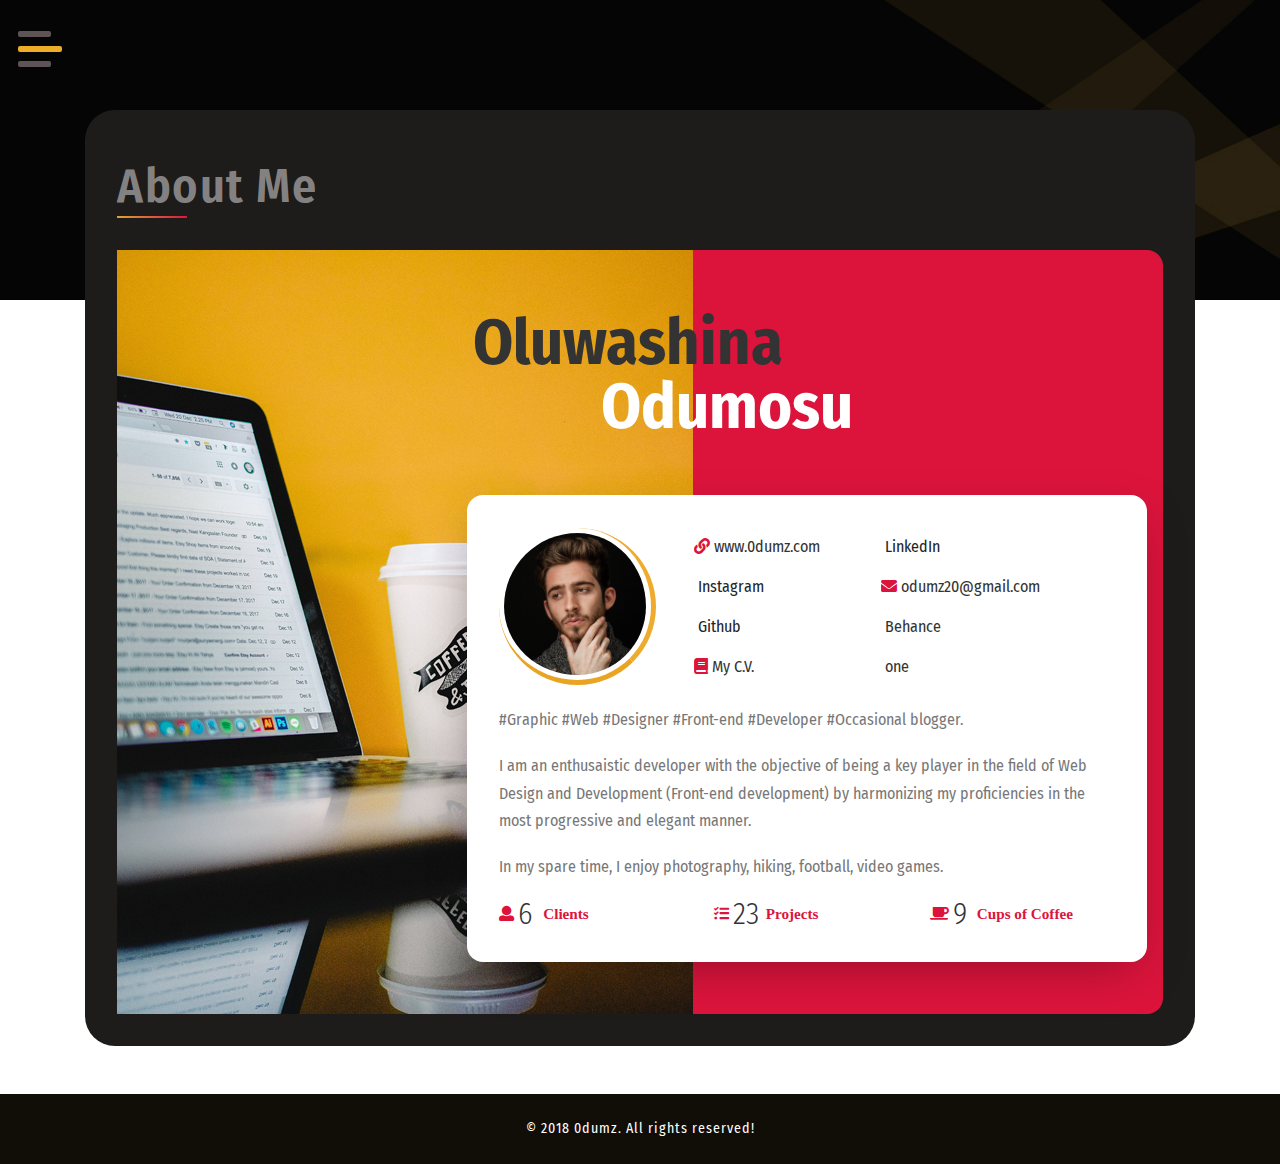
==== about.html @ 0db423a2 "Add files via upload" ====
<!DOCTYPE html>
<html lang="zxx">

<head>
    <title>0dumz | About</title>
    <meta name="viewport" content="width=device-width, initial-scale=1">
    <meta charset="utf-8" />
    <meta name="keywords" content="0dumz, UI, Graphics, Developer, 
	Web, Web development, UI/UX, Designer, Odumosu, Oluwashina" />
    <script>
        addEventListener("load", function() {
            setTimeout(hideURLbar, 0);
        }, false);

        function hideURLbar() {
            window.scrollTo(0, 1);
        }
    </script>
    <!-- Custom Theme files -->
    <link href="css/bootstrap.css" type="text/css" rel="stylesheet" media="all">
    <link href="css/style.css" type="text/css" rel="stylesheet" media="all">
    <!-- nav -->
    <link href="css/menufullpage.css" rel="stylesheet">
    <!-- font-awesome icons -->
    <link href="css/fontawesome-all.min.css" rel="stylesheet">
    <!-- //Custom Theme files -->
    <!-- online-fonts -->
    <link href="//fonts.googleapis.com/css?family=Fira+Sans+Condensed:100,100i,200,200i,300,300i,400,400i,500,500i,600,600i,700,700i,800,800i,900,900i" rel="stylesheet">
    <!-- //online-fonts -->
</head>

<body>
    <!-- inner banner -->
    <div class="inner-banner-agile">
        <!-- header -->
        <header>
            <!--nav -->
            <a href="#menu" class="menu-link">
                <span>toggle menu</span>
            </a>
            <nav id="menu" class="panel">
                <!--<ul>
                    <li>
                        <a href="index.html">Home</a>
                    </li>
                    <li>
                        <a href="about.html" class="active">About</a>
                    </li>
                    <li>
                        <a href="skills.html">Skills</a>
                    </li>
                    <li>
                        <a href="services.html">Services</a>
                    </li>
                    <li>
                        <a href="portfolio.html">Portofolio</a>
                    </li>
                    <li>
                        <a href="contact.html">contact</a>
                    </li>
                </ul>-->
                <a href="index.html">Home</a>
                <a href="about.html" class="active">About</a>
                <a href="skills.html">Skills</a>
                <a href="services.html">Services</a>
                <a href="portfolio.html">Portofolio</a>
                <a href="contact.html">contact</a>
            </nav>
            <!-- //nav -->
            <!-- logo -->
            <div class="logo1">
                <!--
                <a href="index.html">
                    <i class="fab fa-node-js"></i>
					<img class="logo" src="images/logo1.png" alt="0dumz" />
                </a>
-->
            </div>
            <!-- //logo -->
        </header>
        <!-- //header -->
    </div>
    <!-- inner banner -->
    <!-- about -->
    <section class="main-sec-0d pb-sm-5 about-bot-0dl">
        <div class="container">
            <div class="yok-inner-sec  about-bot-0dls">
                <div class="sec-head">
                    <h1 class="sec-title-0d text-capitalize">about me</h1>
                    <span class="block"></span>
                </div>
                <div class="about_0dl position-relative">
                    <div class="profile-wrapper">
                        <div class="profile-image">
                            <img src="images/about.jpg" alt="about _image" class="img-fluid" />
                        </div>
                        <h2 class="profile-title">Oluwashina
                            <span>Odumosu</span>
                        </h2>
                        <div class="profile-info">
                            <div class="content">
                                <div class="row  pro-contact">
                                    <div class="col-3-5 my-auto">
                                        <img src="images/profile.jpg" alt="" class="rounded-circle img-fluid">
                                    </div>
                                    <div class="col-sm-8-5 my-auto">
                                        <div class="link_about m-2 la-1">
                                            <a href="index.html"><i class="fa fa-link" aria-hidden="true"></i>www.0dumz.com</a>
                                        </div>
                                        <div class="link_about m-2 la-1">
                                            <a href=""><i class="fa fa-linkedin" aria-hidden="true"></i>LinkedIn</a>
                                        </div>
                                        <div class="link_about m-2 la-1">
                                            <a href=""><i class="fa fa-instagram" aria-hidden="true"></i>Instagram</a>
                                        </div>
                                        <div class="link_about m-2 la-1">
                                            <a href="mailto:odumz20@gmail.com"><i class="fa fa-envelope" aria-hidden="true"></i>odumz20@gmail.com</a>
                                        </div>
                                        <div class="link_about m-2 la-1">
                                            <a href=""><i class="fa fa-facebook" aria-hidden="true"></i>Github</a>
                                        </div>
                                        <div class="link_about m-2 la-1">
                                            <a href="index.html"><i class="fa fa-instagram" aria-hidden="true"></i>Behance</a>
                                        </div>
                                        <div class="link_about m-2 la-1">
                                            <a href="index.html"><i class="fa fa-book" aria-hidden="true"></i>My C.V.</a>
                                        </div>
                                        <div class="link_about m-2 la-1">
                                            <a href="index.html"><i class="fa fa-instagram" aria-hidden="true"></i>one</a>
                                        </div>
                                    </div>
                                </div>
                                <p>#Graphic #Web #Designer #Front-end #Developer #Occasional blogger.</p>
                                <p>I am an enthusaistic developer with the objective of being a key player in the field of Web Design and Development (Front-end development) by harmonizing my proficiencies in the most progressive and elegant manner.</p>
                                <p>In my spare time, I enjoy photography, hiking, football, video games.</p>

                                <div class="stats">
                                    <div class="row">
                                        <div class="col-4 stat fa fa-user">
                                            <span class="number">6</span> Clients
                                        </div>
                                        <div class="col-4 stat fa fa-tasks">
                                            <span class="number">
                                            23</span>Projects
                                        </div>
                                        <div class="col-4 stat fa fa-coffee">
                                            <span class="number">9</span> Cups of Coffee
                                        </div>
                                    </div>
                                </div>
                            </div>
                        </div>
                    </div>
                </div>
            </div>
        </div>
    </section>
    <!-- //about -->
    <!-- footer -->
    <footer>
        <div class="cpy-right text-center py-4">
            <p class="text-white">© 2018 0dumz. All rights reserved!</p>
        </div>
    </footer>
    <!-- //footer -->
    <!-- js -->
    <script src="js/jquery-2.2.3.min.js"></script>
    <!-- //js -->
    <!-- few java snippets-->
    <script src="js/strive.js"></script>
    <!-- //few java snippets-->
    <!-- nav -->
    <script src="js/menuFullpage.min.js"></script>
    <!-- //nav -->
    <!-- smooth scroll -->
    <script src="js/SmoothScroll.min.js "></script>
    <!-- Bootstrap Core JavaScript -->
    <script src="js/bootstrap.js"></script>
</body>

</html>
---- css/style.css ----
body {
    margin: 0;
    font-family: 'Fira Sans Condensed', sans-serif;
    background: #fff;
}

body a,
.slider-info a {
    transition: 0.5s all;
    -webkit-transition: 0.5s all;
    -moz-transition: 0.5s all;
    -o-transition: 0.5s all;
    -ms-transition: 0.5s all;
    text-decoration: none;
    outline: none;
}

h1,
h2,
h3,
h4,
h5,
h6 {
    margin: 0;
    font-family: 'Fira Sans Condensed', sans-serif;
}

p {
    margin: 0;
    color: #777;
    font-size: 1em;
    line-height: 1.6;
}

ul {
    margin: 0;
    padding: 0;
}

ul {
    list-style-type: none;
}

body a:hover {
    text-decoration: none;
}

body a:focus {
    outline: none;
    text-decoration: none;
}


/* nav */

header {
    position: relative;
}


/*
.logo_yok a {
    color: #fff;
    letter-spacing: 1px;
    border: 1px solid transparent;
    position: absolute;
    top: 15px;
    display: block;
    left: 88%;
    text-transform: capitalize;
    width: auto;
    z-index: 1;
}

.logo_yok a i {
    font-size: 4em;
}
*/


/* /nav */

.logo {
    position: absolute;
    display: block;
    width: 15%;
    left: 80%;
    top: 5px;
    background: url(../images/logo.png) center no-repeat;
}

.logo1 {
    position: absolute;
    display: block;
    width: 15%;
    left: 80%;
    top: 5px;
    background: url(../images/logo1.png) center no-repeat;
}

.block {
    width: 70px;
    display: block;
    height: 2px;
    background: #dba539;
    background: -moz-linear-gradient(-45deg, #e55d87 0%, #5fc3e4 100%);
    background: -webkit-linear-gradient(-45deg, #dba539 0%, #dc143c 100%);
    background: linear-gradient(135deg, #dba539 0%, #dc143c 100%);
}


/* banner */

.layer {
    background: rgba(25, 98, 106, 0.23);
    background: rgba(0, 0, 0, 0.39);
    padding: 19vw 0 0;
    min-height: 100vh;
}

.agile_banner.bg1 {
    background: url(../images/banner.jpg) center no-repeat;
    background-size: cover;
    -webkit-background-size: cover;
    -moz-background-size: cover;
    -o-background-size: cover;
    -ms-background-size: cover;
    background-size: cover;
}

.agile_banner.bg2 {
    background: url(../images/bg2.jpg) center no-repeat;
    background-size: cover;
    -webkit-background-size: cover;
    -moz-background-size: cover;
    -o-background-size: cover;
    -ms-background-size: cover;
    background-size: cover;
}

.agile_banner.bg3 {
    background: url(../images/bg3.jpg) center no-repeat;
    background-size: cover;
    -webkit-background-size: cover;
    -moz-background-size: cover;
    -o-background-size: cover;
    -ms-background-size: cover;
    background-size: cover;
}

.agile_banner.bg4 {
    background: url(../images/bg4.jpg) center no-repeat;
    background-size: cover;
    -webkit-background-size: cover;
    -moz-background-size: cover;
    -o-background-size: cover;
    -ms-background-size: cover;
    background-size: cover;
}

.banner_text_yok h1,
.banner_text_yok h2 {
    text-transform: uppercase;
    color: rgba(212, 209, 209, 0.59);
    letter-spacing: 3px;
    font-size: 2.5em;
}

ul.list-inline.bnr_list_0d li a,
a.btn-slide {
    text-transform: capitalize;
    letter-spacing: 1px;
    font-size: 1.1em;
    background: rgba(0, 0, 0, 0.46);
    padding: 0.5em 2em;
    border: 1px solid transparent;
    font-weight: 300;
}

ul.list-inline.bnr_list_0d li a:hover,
a.btn-slide:hover {
    -webkit-transition: border 3s ease;
    -moz-transition: border 3s ease;
    -o-transition: border 3s ease;
    -ms-transition: border 3s ease;
    transition: border 3s ease;
    border: 1px solid #fff;
}

.bg-dark {
    background-color: #171209 !important;
}


/* //banner */


/* type writer */

#text {
    font-size: 2.3em;
    color: #edad29;
    letter-spacing: 1px;
}

span.banner_text_0dls {
    border-right: .05em solid;
    animation: caret 1s steps(1) infinite;
}

@keyframes caret {
    50% {
        border-color: transparent;
    }
}


/* //type writer */


/* inner banner */

.inner-banner-agile {
    background: url(../images/bg.jpg) no-repeat center;
    background-size: cover;
    min-height: 300px;
}

.inner-banner-agile.skillset {
    background: #ae0000 url(../images/bg.png) center no-repeat;
    background-size: cover;
}

.inner-banner-agile.banner-port {
    background: #aae url(../images/bg.png) center no-repeat;
    background-size: cover;
}

.inner-banner-agile.services {
    background: rgba(20, 0, 70, 0.6) url(../images/bg.png) center no-repeat;
    background-size: cover;
}

.inner-banner-agile.contact-bg {
    background: #fbcf4a url(../images/bg.png) center no-repeat;
    background-size: cover;
}

.yok-inner-sec {
    background: #1d1c1b;
    margin-top: -190px;
    border-radius: 30px;
    padding: 2em;
}

.yok-inner-sec.skills-bg {
    background: #1d1c1b url(../images/skills.jpg) no-repeat center;
    background-size: cover;
}

.sec-head {
    margin: 1em 0 2em;
}

h1.sec-title-0d {
    color: rgba(212, 209, 209, 0.59);
    font-size: 3em;
    font-weight: 600;
    letter-spacing: 1.5px;
}


/* //inner banner */


/* portfolio */

.portfolio-categ li {
    color: #333;
    cursor: pointer;
    display: inline-block;
    padding: 7px 15px;
    font-size: 1em;
    margin: 0 0.4em;
    letter-spacing: 1px;
    text-transform: capitalize;
    background: #000;
}

.portfolio-item2 a {
    cursor: zoom-in;
}

.portfolio-categ li a {
    color: #777;
}

.image-block {
    display: block;
    position: relative;
}

.portfolio-area li {
    float: left;
    list-style-type: none;
    overflow: hiden;
    max-width: 208.8px;
}

.home-portfolio-text {
    margin-top: 10px;
}

.portfolio-categ li.active {
    background: #dc143c;
    color: #fff;
}

.portfolio-categ li.active a {
    color: #fff;
}


/* //portfolio */


/* contact */

.form-wrapper {
    background-color: #fff;
    color: #34495e;
    margin: 10px 0;
    padding: 3em;
    -webkit-box-sizing: border-box;
    -moz-box-sizing: border-box;
    box-sizing: border-box;
}

input:focus {
    outline: none;
}


/* TEXT INPUTS */

.text-input {
    width: 100%;
    border: none;
    border-bottom: 1px solid #1d1c1b;
    margin: 0;
    padding: 5px 15px;
    font-family: 'Fira Sans Condensed', sans-serif;
    color: #34495e;
    -webkit-box-sizing: border-box;
    -moz-box-sizing: border-box;
    box-sizing: border-box;
}


/* CHECKBOX INPUTS */

input[type="checkbox"] {
    display: none;
}

input[type="checkbox"]:checked+.checkbox-label {
    background-color: #dba539;
    color: #fff;
    -webkit-transition: all 0.3s ease-in-out;
    -o-transition: all 0.3s ease-in-out;
    transition: all 0.3s ease-in-out;
}

.checkbox-label {
    display: block;
    padding: 30px 0;
    border: 1px solid #d4d4d4;
    color: #34495e;
    cursor: pointer;
}

.text,
.icon {
    display: block;
    padding: 5px 0;
    text-align: center;
}


/* RANGE INPUT */

input[type=range] {
    -webkit-appearance: none;
    width: 100%;
    background: transparent;
    cursor: pointer;
}

input[type=range]::-webkit-slider-thumb {
    -webkit-appearance: none;
}

input[type=range]:focus {
    outline: none;
}

input[type=range]::-ms-track {
    width: 100%;
    cursor: pointer;
    background: transparent;
    border-color: transparent;
    color: transparent;
}

input[type=range]::-webkit-slider-thumb {
    -webkit-appearance: none;
    border: none;
    height: 16px;
    width: 16px;
    border-radius: 50%;
    background: #34495e;
    margin-top: -4px;
}

input[type=range]::-moz-range-thumb {
    -webkit-appearance: none;
    border: none;
    height: 16px;
    width: 16px;
    border-radius: 50%;
    background: #34495e;
    margin-top: -4px;
}

input[type=range]::-ms-thumb {
    -webkit-appearance: none;
    border: none;
    height: 16px;
    width: 16px;
    border-radius: 50%;
    background: #34495e;
    margin-top: -4px;
}

input[type=range]::-webkit-slider-runnable-track {
    width: 100%;
    height: 5px;
    background: #ddd;
    border: none;
    border-radius: 3px;
}

input[type=range]::-moz-range-track {
    width: 100%;
    height: 5px;
    background: #ddd;
    border: none;
    border-radius: 3px;
}

input[type=range]::-ms-track {
    width: 100%;
    height: 5px;
    background: #ddd;
    border: none;
    border-radius: 3px;
}


/* TEXTAREA */

.message h2 {
    background-color: #1d1c1b;
    color: #fff;
    font-size: 1em;
    padding: 10px 15px;
}

#t1 {
    width: 100%;
    height: 100px;
    border: 1px solid #1d1c1b;
    margin: 0;
    padding: 15px;
    font-family: 'Fira Sans Condensed', sans-serif;
    color: #34495e;
    -webkit-box-sizing: border-box;
    -moz-box-sizing: border-box;
    box-sizing: border-box;
}

#t1:focus {
    outline: none;
}


/* SUBMIT BUTTON */

.submit {
    border: 1px solid #1d1c1b;
    color: #000;
    background-color: #fff;
    overflow: hidden;
    cursor: pointer;
    display: inline-block;
    padding: 8px 25px;
    position: relative;
    -webkit-transition: all 0.3s ease-in-out;
    -o-transition: all 0.3s ease-in-out;
    transition: all 0.3s ease-in-out;
}

.submit:hover {
    background-color: #1d1c1b;
    color: #fff;
    padding: 0.5em 3em;
}


/* //contact */


/* about */

.profile-image {
    border-radius: 1em;
    background-color: #dc143c;
}

.profile-title {
    display: block;
    position: absolute;
    top: 8%;
    left: 34%;
    color: #333;
    z-index: 2;
    font-weight: 700;
    font-size: 4.5em;
    line-height: 1em;
    margin: 0;
}

.profile-title span {
    display: block;
    text-align: right;
    color: #fff;
    margin-left: 2em;
}

.profile-info {
    position: absolute;
    top: 30%;
    width: 65%;
    padding: 2rem 2rem;
    right: 0;
    margin: 1rem;
    border-radius: 1em;
    background: #fff;
    /* -webkit-box-shadow: 0px 15px 50px -13px rgba(0,0,0,0.34); */
    -moz-box-shadow: 0px 15px 50px -13px rgba(0, 0, 0, 0.34);
    box-shadow: 0px 15px 50px -13px rgba(0, 0, 0, 0.34);
}

.profile-info:before,
.profile-info:after {
    position: absolute;
    width: 50%;
    height: 20px;
    content: ' ';
    left: 25px;
    bottom: 30px;
    transform: skew(-7deg) rotate(-3deg);
    box-shadow: 0 30px 2px 7px rgba(0, 0, 0, 0.3);
    z-index: -1;
}

.profile-info:after {
    left: auto;
    right: 25px;
    transform: skew(4deg) rotate(3deg);
}

.profile-info .content h3 {
    text-transform: uppercase;
    color: #dc143c;
    letter-spacing: 0.2em;
}

.profile-info .content p {
    font-weight: 400;
    margin: 1.2rem 0;
    line-height: 1.7;
}

.link_about {
    float: left;
    overflow: hidden;
    list-style: none;
    min-width: 33.333%;
}

.la-1 {
    width: 40%;
    float: left;
}

.col-3-5 {
  -webkit-box-flex: 0;
  -ms-flex: 0 0 29%;
  flex: 0 0 29%;
  max-width: 29%;
}

.col-sm-8-5 {
    -webkit-box-flex: 0;
    -ms-flex: 0 0 70.835%;
    flex: 0 0 70.835%;
    max-width: 70.835%;
  }

.profile-info .content .link_about a {
    color: #333;
}

.profile-info .content .link_about i {
    color: #dc143c;
    margin-right: 2%;
}

.profile-info .content .link_about a:hover,
.profile-info .content .link_about a:visited {
    text-decoration: none;
    color: inherit;
    transition: color 0.25s;
}

.profile-info .content .link_about a:hover,
.profile-info .content .link_about a:visited:hover {
    color: #dc143c;
    transition: color 0.25s;
}

.profile-info .stats .stat {
    color: #dc143c;
    font-size: 0.95em;
    line-height: 2;
}

.profile-info .stats .stat .number {
    font-size: 2em;
    font-weight: 300;
    font-family: 'Fira Sans Condensed', sans-serif;
    line-height: 100%;
    color: #333;
    vertical-align: top;
    margin-right: 3.5%;
}

.content img {
    border-radius: 50% !important;
    border-color: #000;
    padding: 5px;
    border-bottom: 5px solid #e9a422;
    border-right: 5px solid #efab2e;
}


/* //about */


/* skills */

.yok-inner-sec.skills-bg h4 {
    color: #333;
}

.od3_head_pop h3 {
    color: #000000;
    font-size: 1.7em;
    text-transform: uppercase;
    line-height: 1.5em;
    margin-bottom: 20px;
    font-weight: 600;
    letter-spacing: 2px;
	text-align: center;
}
.od3_head_pop h3 span {
    color: #04b962;
}
.od3_head_pop, .skills_span span {
    color: #a1a1a1;
}
h3.skills_od3 {
    color: #0cbb67;
}
div#odumzskills h3, .odumzskills h3{
    text-align: center;
    color: #000;
    font-size: 3em;
    letter-spacing: 2px;
    text-transform: uppercase;
}
.odumzskills-grids{
    margin-top: 3em;
}
.skills,.skills-agileinfo{
padding: 1.5em 0;
}
.od3layouts_skills_grids{
	margin: 2.5em 0 0;
}
.od3ls_about_guage {
    text-align: center;
}
.od3ls_about_guage h4 {
    font-size: 1.3em;
    color: #fff;
    margin-top: 30px;
}
.od3_head_pop.skills_span span {
    color: #fff;
}
h3.skills_od3 {
    color: #0cbb67;
}
/*-- //skills --*/
/*-- /extra skills --*/
h3.agile_tittle.two {
    color: #252525;
}
.odumz_skills {
    margin-top: 4em;
}

.bargrids-left {
    margin-right: 40px;
}

.bar-grids h4 {
    font-size: 1.6em;
    color: #ffffff;
    letter-spacing: 1px;
    margin-bottom: 1.4em;
    /* border-bottom: 1px dashed #ffffff; */
    padding-bottom: 0em;
    font-weight: 600;
}

.bar-grids h4 span.glyphicon {
    margin-right: 0.8em;
    color: #ecb731;
}

.progress {
    height: 35px;
    margin-bottom: 2.2em;
    background-color: #dadde0;
    -webkit-border-radius: 0;
    -moz-border-radius: 0;
    -o-border-radius: 0;
    -ms-border-radius: 0;
    border-radius: 0;
}

.prgs-od3agile-last {
    margin-bottom: 0!important;
}

.progress-bar {
    background-color: #0c0c0c;
}

.bar-grids h6 {
    font-size: 1.2em;
    color: #04b962;
    margin-bottom: 0.6em;
    text-transform: capitalize;
    font-weight: 600;
    letter-spacing: 2px;
}

.bar-grids h6 span {
    float: right;
    font-size: 1em;
}

.progress-striped .progress-bar,
.progress-bar-striped {
    background-image: none!important;
}

/* Table */

#data-table {
    border: none;
    /* Turn off all borders */
    border-top: 1px solid #ccc;
    width: 60%;
}

#data-table th,
#data-table td {
    border: none;
    /* Turn off all borders */
    border-bottom: 1px solid #ccc;
    margin: 0;
    padding: 10px;
    text-align: left;
}


/* Toggle */

.toggles {
    background: #ebebeb;
    color: #545454;
    height: 20px;
    padding: 15px;
}

.toggles p {
    margin: 0;
}

.toggles a {
    background: #222;
    border-radius: 3px;
    color: #fff;
    display: block;
    float: left;
    margin: 0 10px 0 0;
    padding: 0 6px;
    text-decoration: none;
}

.toggles a:hover {
    background: #666;
}

#reset-graph-button {
    float: right;
}


/* Graph */


/* Containers */

#wrapper {
    margin: 25px auto;
    width: 60%;
}

#figure {
    position: relative;
}

#figure ul {
    list-style: none;
    margin: 0;
    padding: 0;
}

.graph {
    height: 283px;
    position: relative;
}


/* Legend */

.legend {
    background: #f0f0f0;
    border-radius: 4px;
    bottom: 0;
    position: absolute;
    text-align: left;
    width: 540px;
}

.legend li {
    display: block;
    float: left;
    height: 20px;
    margin: 0;
    padding: 10px 30px;
    width: 120px;
}

.legend span.icon {
    background-position: 50% 0;
    border-radius: 2px;
    display: block;
    float: left;
    height: 16px;
    margin: 2px 10px 0 0;
    width: 16px;
}


/* X-Axis */

.x-axis {
    bottom: 7px;
    color: #555;
    position: absolute;
    text-align: center;
    width: 100%;
}

.x-axis li {
    float: left;
    margin: 0 15px;
    padding: 5px 0;
    width: 14%;
}

.x-axis li span {
    float: left;
    color: #333;
    background: #fff;
    padding: 0 9px;
    font-weight: 600;
    font-size: 14px;
}


/* Y-Axis */

.y-axis {
    color: #555;
    position: absolute;
    text-align: right;
    width: 100%;
}

.y-axis li {
    border-top: 1px solid #ccc;
    display: block;
    height: 62px;
    width: 100%;
}

.y-axis li span {
    display: block;
    margin: -10px 0 0 -60px;
    padding: 0 10px;
    width: 40px;
    color: #000;
    font-size: 1em;
    font-weight: 600;
}


/* Graph Bars */

.bars {
    height: 249px;
    position: absolute;
    width: 100%;
    z-index: 10;
}

.bar-group {
    float: left;
    height: 100%;
    margin: 0 15px;
    position: relative;
    width: 14%;
}

.bar {
    border-radius: 3px 3px 0 0;
    bottom: 0;
    cursor: pointer;
    height: 0;
    position: absolute;
    text-align: center;
    width: 24px;
}

.bar span {
    background: #fefefe;
    border-radius: 3px;
    left: -8px;
    display: none;
    margin: 0;
    position: relative;
    text-shadow: rgba(255, 255, 255, 0.8) 0 1px 0;
    width: 40px;
    z-index: 20;
    -webkit-box-shadow: rgba(0, 0, 0, 0.6) 0 1px 4px;
    box-shadow: rgba(0, 0, 0, 0.6) 0 1px 4px;
}

.bar:hover span {
    display: block;
    margin-top: -25px;
}

#data-table.js {
    display: none;
}

.bar span {
    background: #fefefe;
}

.fig0 {
    background: #edad29;
    box-shadow: 5px -2px 1px rgba(17, 13, 7, 0.63);
}


/* //skills */

.yok-inner-sec.services-bg {
    background: rgba(255, 255, 255, 0.12);
}

.services-box {
    margin-bottom: 20px;
    border-bottom: 1px dashed #dfe0e1;
    padding: 20px 0;
    transition: all 1s;
    -moz-transition: all 1s;
    /* Firefox 4 */
    -webkit-transition: all 1s;
    /* Safari and Chrome */
    -o-transition: all 1s;
    /* Opera */
}

.services-box:hover {
    background: #f2f2f2;
    transition: all 1s;
    -moz-transition: all 1s;
    /* Firefox 4 */
    -webkit-transition: all 1s;
    /* Safari and Chrome */
    -o-transition: all 1s;
    /* Opera */
}

.services-box:hover i {
    background: transparent;
    border-radius: 100px;
    color: #dc143c;
}

.icon i {
    width: 70px;
    height: 70px;
    color: #dc143c;
    border-radius: 50%;
    line-height: 70px;
    text-align: center;
    font-size: 26px;
    transition: all 1s;
    -moz-transition: all 1s;
    -webkit-transition: all 1s;
    -o-transition: all 1s;
}

.service-content {
    margin-left: 1em;
}

.service-content h4,
.service-content h2 {
    font-size: 20px;
    font-weight: 600;
    line-height: 35px;
    margin-bottom: 0.5em;
}

.service-txt h5 {
    text-transform: capitalize;
    font-size: 2.5em;
    color: #000;
    letter-spacing: 1px;
    font-weight: 300;
    line-height: 1.5;
}

.service-txt h5 span {
    background: #19adf2;
    font-weight: 600;
    color: #fff;
    padding: 0 4px;
}


/* //services */

.cpy-right {
    background: #110d07;
}

.cpy-right p,
.cpy-right a {
    color: #edad29;
    font-size: 14px;
    letter-spacing: 1px;
}


/* -- Responsive code -- */

@media screen and (max-width: 1366px) {
    .profile-title {
        font-size: 4em;
    }
}

@media screen and (max-width: 1280px) {
    #menu ul {
        margin-top: 100px;
    }
}

@media screen and (max-width: 1080px) {
    .profile-title {
        font-size: 3.8em;
        top: 12%;
    }
}

@media screen and (max-width: 1050px) {}

@media screen and (max-width: 1024px) {
    h1.sec-title-0d {
        color: rgba(212, 209, 209, 0.59);
        font-size: 2.5em;
    }
    .service-txt h5 {
        font-size: 2em;
        letter-spacing: 0px;
    }
	.la-1 {
    	width: 45%;
    	float: left;
	}
	.link_about a {
		font-size: 0.8em;
	}
}

@media screen and (max-width: 991px) {
    .inner-banner-agile {
        min-height: 260px;
    }
    #wrapper {
        width: 80%;
    }
    .profile-info {
        width: 85%;
    }
    .service-txt h5 {
        font-size: 1.8em;
    }
    .portfolio-categ li {
        padding: 7px 13px;
        margin: 0 0.4em 0 0;
    }
    .portfolio-area li {
        max-width: 208px;
    }
}

@media screen and (max-width: 900px) {
    h1.sec-title-0d {
        letter-spacing: 1px;
    }
    .checkbox-label {
        padding: 15px 0;
    }
    .icon i {
        width: 50px;
        height: 50px;
        line-height: 50px;
    }
    .layer {
        padding: 26vw 0 0;
    }
    .agile_banner.bg1 {
        background-position: right;
    }
	.od3layouts_skills_grids{
		max-width: 85%;
		margin: 2.5em 0 0;
	}
	.col-ma-3 canvas {
    	width: 210%;
		padding-left: 8px;
		padding-right: 8px;
	}
	.col-ma-3 h4 {
		font-size: 1em;
		margin-left: 3rem;
	}
	.col-ma-2 canvas {
		width: 180%;
		padding-left: 8px;
		padding-right: 8px;
	}
	.col-ma-2 {
		float: left;
		width: 33.333333%;
	}
}

@media screen and (max-width: 800px) {
    .profile-title {
        font-size: 3.2em;
        top: 12%;
    }
    .banner_text_yok h1,
    .banner_text_yok h2 {
        letter-spacing: 1px;
        font-size: 2.2em;
    }
	.stats {
		font-size: 0.86em;
	}
	.profile-info .content p {
		font-size: 0.9em;
		line-height: 1.5;
	}
}

@media screen and (max-width: 768px) {
    #text {
        font-size: 2em;
    }

@media screen and (max-width: 736px) {
    h1.sec-title-0d {
        font-size: 2.2em;
    }
    .bar-group,
    .x-axis li {
        width: 10%;
    }
    .profile-info {
        top: 28%;
        width: 100%;
        right: -15px;
    }
    .profile-title {
        font-size: 3em;
        top: 6%;
    }
    .portfolio-categ li {
        margin: 0.4em;
        font-size: 0.9em;
    }
    .portfolio-area li {
        max-width: 148px;
    }
    .layer {
        padding: 34vw 0 0;
    }
}

@media screen and (max-width: 667px) {
    .inner-banner-agile {
        min-height: 220px;
    }
    .yok-inner-sec {
        margin-top: -90px;
        padding: 1.5em;
    }
    .service-txt h5 {
        font-size: 1.6em;
        margin-top: 2em;
    }
	.la-1 {
    	width: 25%;
    	float: left;
	}
	.link_about a {
		font-size: 0.5em;
	}
}

@media screen and (max-width: 640px) {
    .profile-title {
        font-size: 2.8em;
    }
    .layer {
        padding: 40vw 0 0;
    }
	.profile-info .content p {
		font-size: 0.65em;
		line-height: 1.5;
	}
}

@media screen and (max-width: 568px) {
    h1.sec-title-0d {
        font-size: 2em;
    }
    .form-wrapper {
        padding: 2em;
    }
    .about-bot-0dl {
        padding-bottom: 3em;
    }
    .profile-info {
        top: 20%;
    }
    .layer {
        padding: 43vw 3vw 0;
    }
	
	.stats {
		font-size: 0.6em;
	}
	.col-ma-3 h4 {
		font-size: 1em;
		margin-left: 1rem;
	}
}

@media screen and (max-width: 480px) {
    .yok-inner-sec {
        margin-top: -90px;
        padding: 1em;
    }
    .bar-group {
        margin: 0 0 0 30px;
    }
    .y-axis li span {
        margin: -10px 0 0 -33px;
    }
    .profile-title {
        font-size: 2.5em;
    }
    .profile-info {
        top: 22%;
    }
    .yok-inner-sec.about-bot-0dls {
        padding-bottom: 9em;
    }
    .portfolio-area li {
        max-width: 133px;
    }
    .portfolio-categ li {
        margin: 0.4em 0.4em 0.4em 0;
    }
    #text {
        font-size: 1.8em;
        height: 90px;
    }
    .layer {
        padding: 50vw 3vw 0;
    }
}

@media screen and (max-width: 414px) {
    ul.list-inline.bnr_list_0d li a,
    a.btn-slide {
        padding: 0.5em 1em;
    }
    .bar-group,
    .x-axis li {
        width: 7%;
    }
    .row.pro-contact {
        display: block;
    }
    .yok-inner-sec.about-bot-0dls {
        padding-bottom: 13em;
    }
    .profile-info .stats .stat .number {
        font-size: 1.8em;
    }
    .service-txt h5 {
        font-size: 1.4em;
    }
    .portfolio-area li {
        max-width: 167px;
    }
    .layer {
        padding: 58vw 3vw 0;
    }
}

@media screen and (max-width: 384px) {
    .form-wrapper {
        padding: 1em;
    }
    .bar-group,
    .x-axis li {
        width: 5%;
    }
    .profile-info.row {
        display: block;
    }
    .link_about {
        margin-top: 1em;
    }
    .profile-info {
        padding: 2rem 1rem;
    }
    .yok-inner-sec.about-bot-0dls {
        padding-bottom: 17em;
    }
    .profile-title {
        font-size: 2.2em;
    }
    .portfolio-categ li {
        margin: 0 0.2em 0.2em 0;
        font-size: 0.85em;
    }
    .portfolio-area li {
        max-width: 304px;
    }
    .banner_text_yok h1,
    .banner_text_yok h2 {
        font-size: 1.85em;
    }
}

@media screen and (max-width: 375px) {
    .portfolio-categ li {
        letter-spacing: 0.5px;
    }
    #text {
        font-size: 1.6em;
    }
    .logo_yok a i {
        font-size: 3.5em;
    }
}

@media screen and (max-width: 320px) {
    .banner_text_yok h1,
    .banner_text_yok h2 {
        font-size: 1.6em;
    }
    #text {
        font-size: 1.4em;
    }
    #wrapper {
        width: 90%;
    }
    .profile-title {
        font-size: 1.8em;
        top: 3%;
        left: 27%;
    }
    .yok-inner-sec.about-bot-0dls {
        padding-bottom: 24em;
    }
    .cpy-right {
        padding: 1rem;
    }
    .service-content h4,
    .service-content h2 {
        font-size: 18px;
    }
    .portfolio-categ li {
        letter-spacing: 0px;
    }
    ul.list-inline.bnr_list_0d li a,
    a.btn-slide {
        padding: 0.5em 0.4em;
        font-size: 1em;
    }
    .layer {
        padding: 75vw 3vw 0;
    }
}


/* -- //Responsive code -- */
---- css/menufullpage.css ----
/* ==========================
   MENU FULLPAGE CSS
========================== */

.panel {
    position: fixed;
    left: -100%;
    /*left or right and the width of your navigation panel*/
    width: 100%;
    /*should match the above value*/
}

.menu-link i {
    text-decoration: none;
    font-size: 40px;
    color: rgb(255, 255, 255);
}

#menu,
#menu a {
    background: rgba(33, 33, 33, 0);
    z-index: 998;
}

#menu ul,
#menu {
    margin-top: 2.2%;
    margin-left: 6%;
}

#menu li,
#menu a {
    text-align: center;
    transition: all 0.4s ease;
    padding: 20px 0;
}

#menu li a,
#menu a {
    color: rgb(255, 255, 255);
    font-size: 23px;
    letter-spacing: 1px;
    text-decoration: none;
    text-transform: uppercase;
    padding: 20px 10px;
}

#menu li a.active,
#menu a.active {
    color: #edad29;
}

#menu li a:hover,
#menu a:hover {
    color: #edad29;
}

.menu-link {
    z-index: 999;
    display: block;
    position: fixed;
    top: 0;
    left: 0;
    overflow: hidden;
    margin: 0;
    padding: 0;
    width: 80px;
    height: 80px;
    font-size: 0;
    text-indent: -9999px;
    -webkit-appearance: none;
    -moz-appearance: none;
    appearance: none;
    box-shadow: none;
    border-radius: none;
    border: none;
    cursor: pointer;
    -webkit-transition: background 0.3s;
    transition: background 0.3s;
    background-color: transparent;
}

.menu-link:focus {
    outline: none;
}


/*adjust menu bars*/

.menu-link span {
    display: block;
    position: absolute;
    top: 45px;
    left: 18px;
    right: 18px;
    height: 6px;
    border-radius: 2px;
    background: #edad29;
    -webkit-transition: background 0 0.3s;
    transition: background 0 0.3s;
}

.menu-link span::before,
.menu-link span::after {
    position: absolute;
    display: block;
    left: 0;
    width: 76%;
    height: 6px;
    border-radius: 2px;
    background-color: #5e5456;
    content: "";
    -webkit-transition-duration: 0.3s, 0.3s;
    transition-duration: 0.3s, 0.3s;
    -webkit-transition-delay: 0.3s, 0;
    transition-delay: 0.3s, 0;
}

.menu-link span::before {
    top: -15px;
    -webkit-transition-property: top, -webkit-transform;
    transition-property: top, transform;
}

.menu-link span::after {
    bottom: -15px;
    -webkit-transition-property: bottom, -webkit-transform;
    transition-property: bottom, transform;
}


/* active state, i.e. menu open */

.menu-open {
    background-color: transparent;
}

.menu-open span {
    background: none;
}

.menu-open span::before {
    top: 0;
    -webkit-transform: rotate(45deg);
    -ms-transform: rotate(45deg);
    transform: rotate(45deg);
}

.menu-open span::after {
    bottom: 0;
    -webkit-transform: rotate(-45deg);
    -ms-transform: rotate(-45deg);
    transform: rotate(-45deg);
}

.menu-open span::before,
.menu-open span::after {
    -webkit-transition-delay: 0, 0.5s;
    transition-delay: 0, 0.5s;
}

@media screen and (max-width: 2560px) {
    #menu {
        margin-top: 1.3%;
        margin-left: 4%;
    }
}

@media screen and (max-width: 1440px) {
    #menu ul {
        margin-top: 100px;
    }
    #menu {
        margin-top: 2%;
        margin-left: 6%;
    }
}

@media screen and (max-width: 1024px) {
    #menu a {
        font-size: 18px;
    }
    #menu {
        margin-top: 3.5%;
        margin-left: 7%;
    }
}

@media screen and (max-width: 991px) {
    #menu li a {
        font-size: 20px;
    }
}

@media screen and (max-width: 800px) {
    #menu li {
        padding: 15px 0;
    }
    #menu ul {
        margin-top: 140px;
    }
    #menu {
        margin-top: 4.3%;
        margin-left: 9%;
    }
}

@media screen and (max-width: 480px) {
    .menu-link span {
        max-width: 40%;
    }
    .menu-open span::before {
        top: 40%;
    }
    .menu-open span::after {
        bottom: 40%;
    }
    .menu-link span::after {
        bottom: -10px;
    }
    .menu-link span::before {
        top: -10px;
    }
    #menu,
    #menu ul {
        margin-top: 8.3%;
        margin-left: 14%;
    }
    #menu a {
        margin-top: 70%;
        margin-bottom: 80%;
    }
    #menu li a,
    #menu a {
        font-size: 0.7em;
        padding: 10px 5px;
    }
}

@media screen and (max-width: 375) {
    #menu li a,
    #menu a {
        font-size: 0.5em;
        padding: 8px 3px;
    }
}
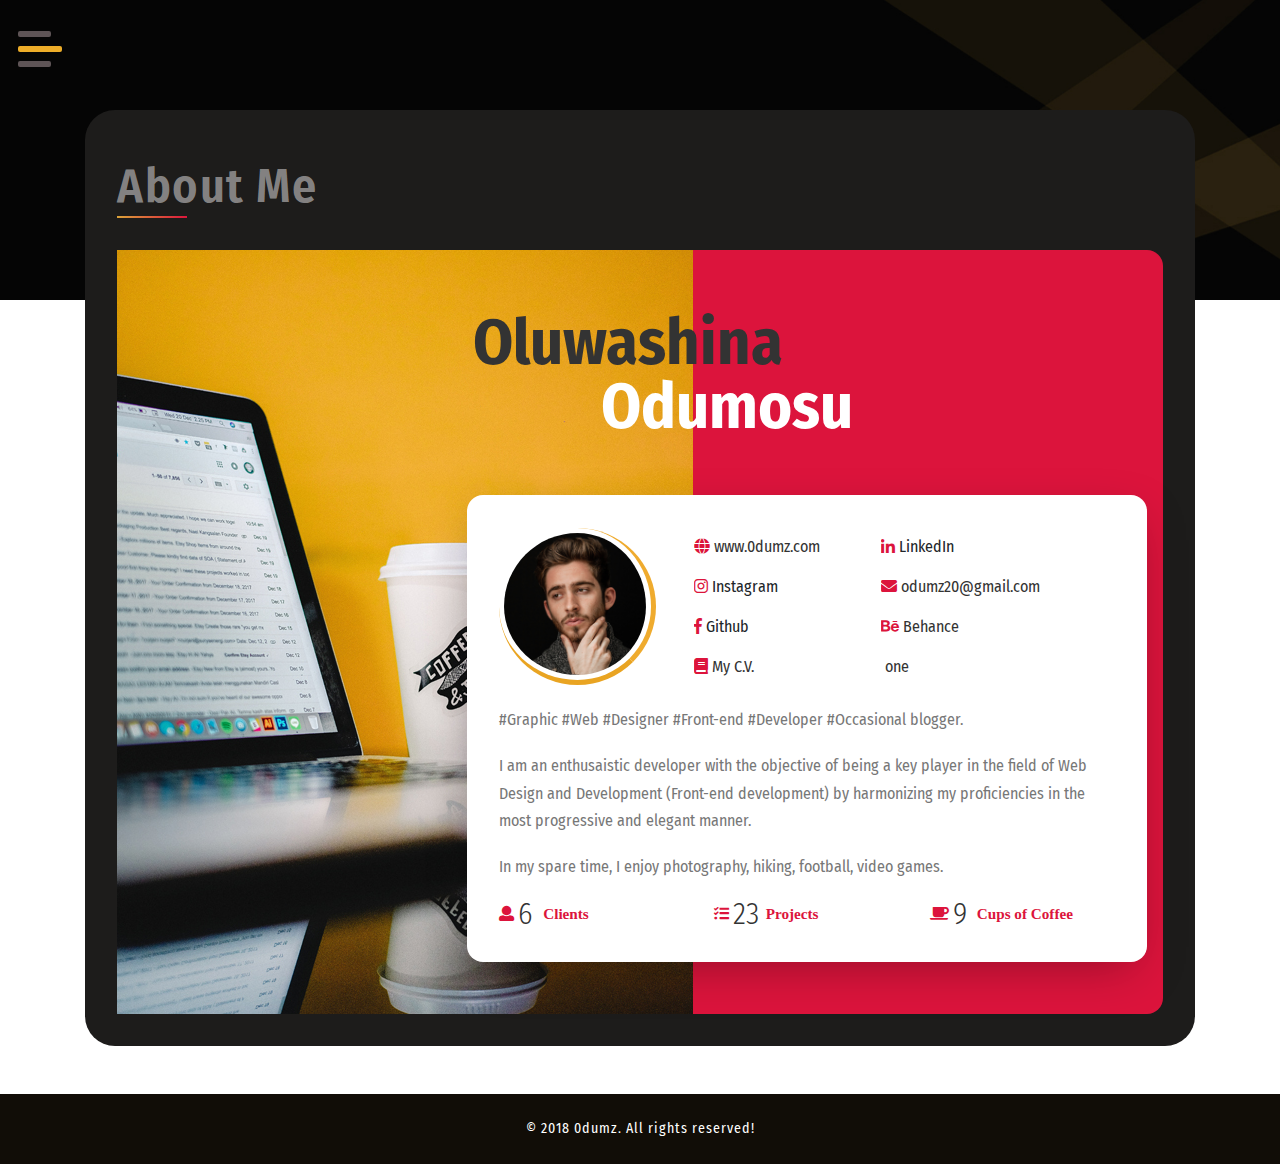
==== commit 7fece84c: "Add files via upload" ====
--- a/about.html
+++ b/about.html
@@ -105,22 +105,22 @@
                                     </div>
                                     <div class="col-sm-8-5 my-auto">
                                         <div class="link_about m-2 la-1">
-                                            <a href="index.html"><i class="fa fa-link" aria-hidden="true"></i>www.0dumz.com</a>
+                                            <a href="index.html"><i class="fas fa-globe" aria-hidden="true"></i>www.0dumz.com</a>
                                         </div>
                                         <div class="link_about m-2 la-1">
-                                            <a href=""><i class="fa fa-linkedin" aria-hidden="true"></i>LinkedIn</a>
+                                            <a href=""><i class="fab fa-linkedin-in" aria-hidden="true"></i>LinkedIn</a>
                                         </div>
                                         <div class="link_about m-2 la-1">
-                                            <a href=""><i class="fa fa-instagram" aria-hidden="true"></i>Instagram</a>
+                                            <a href=""><i class="fab fa-instagram" aria-hidden="true"></i>Instagram</a>
                                         </div>
                                         <div class="link_about m-2 la-1">
                                             <a href="mailto:odumz20@gmail.com"><i class="fa fa-envelope" aria-hidden="true"></i>odumz20@gmail.com</a>
                                         </div>
                                         <div class="link_about m-2 la-1">
-                                            <a href=""><i class="fa fa-facebook" aria-hidden="true"></i>Github</a>
+                                            <a href=""><i class="fab fa-facebook-f" aria-hidden="true"></i>Github</a>
                                         </div>
                                         <div class="link_about m-2 la-1">
-                                            <a href="index.html"><i class="fa fa-instagram" aria-hidden="true"></i>Behance</a>
+                                            <a href="index.html"><i class="fab fa-behance" aria-hidden="true"></i>Behance</a>
                                         </div>
                                         <div class="link_about m-2 la-1">
                                             <a href="index.html"><i class="fa fa-book" aria-hidden="true"></i>My C.V.</a>
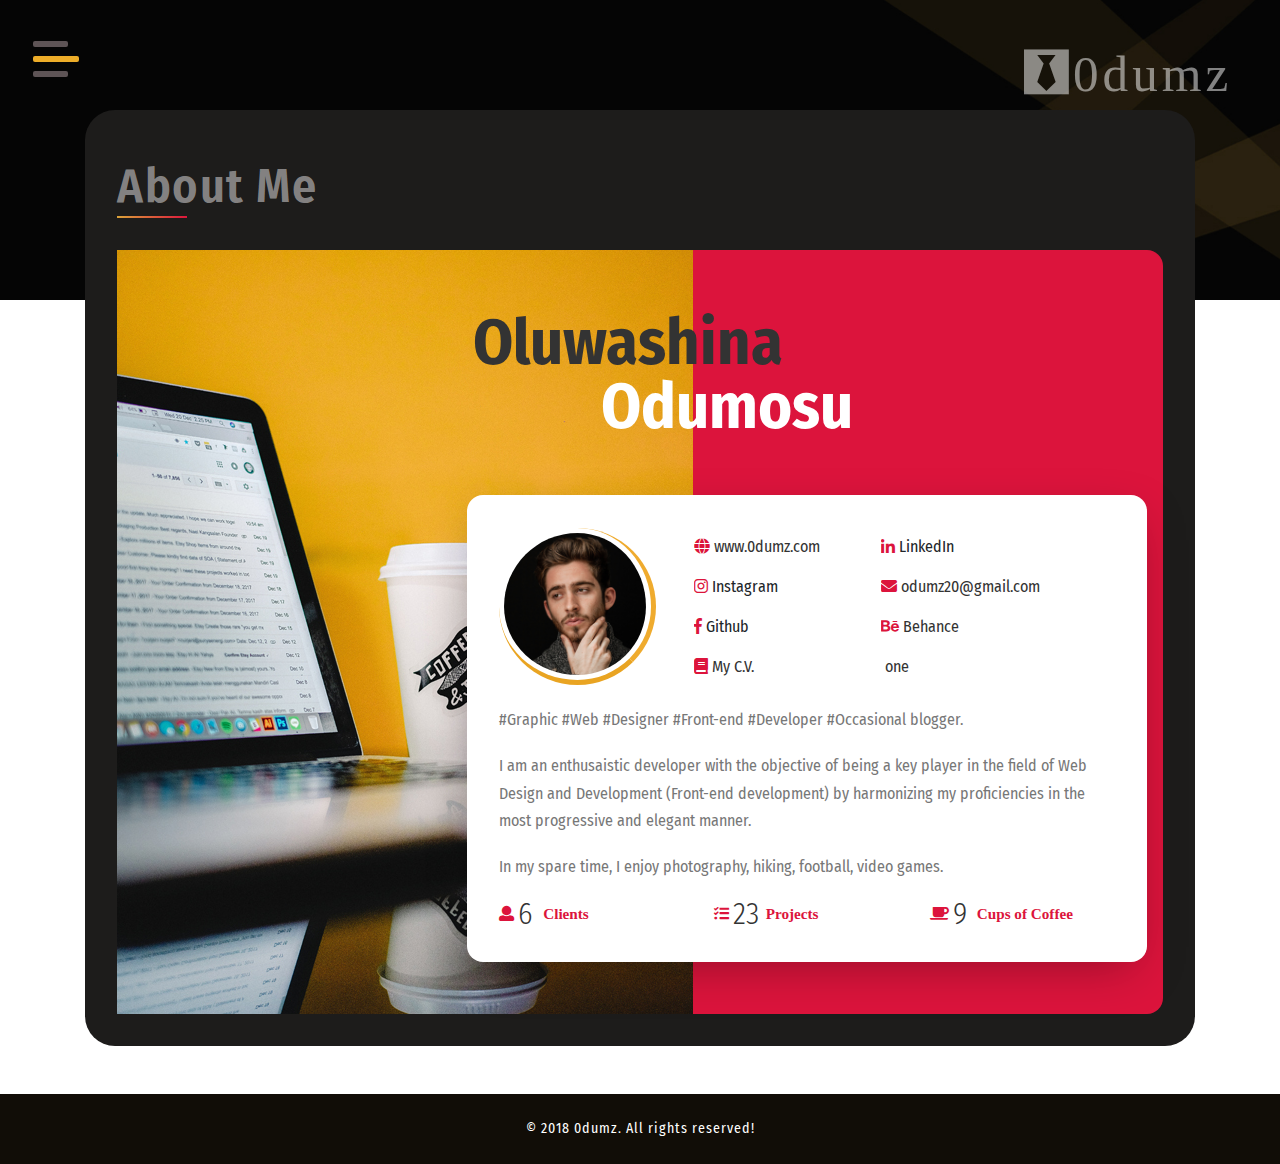
==== commit b3e407aa: "Add files via upload" ====
--- a/about.html
+++ b/about.html
@@ -59,7 +59,6 @@
                         <a href="contact.html">contact</a>
                     </li>
                 </ul>-->
-                <a href="index.html">Home</a>
                 <a href="about.html" class="active">About</a>
                 <a href="skills.html">Skills</a>
                 <a href="services.html">Services</a>
@@ -67,16 +66,13 @@
                 <a href="contact.html">contact</a>
             </nav>
             <!-- //nav -->
-            <!-- logo -->
-            <div class="logo1">
-                <!--
-                <a href="index.html">
-                    <i class="fab fa-node-js"></i>
-					<img class="logo" src="images/logo1.png" alt="0dumz" />
-                </a>
--->
-            </div>
-            <!-- //logo -->
+        <!-- logo -->
+        <div class="logo">
+            <a href="index.html">
+                <i class="fab fa-black-tie">0dumz</i>
+            </a>
+        </div>
+        <!-- //logo -->
         </header>
         <!-- //header -->
     </div>
--- a/css/style.css
+++ b/css/style.css
@@ -81,22 +81,23 @@
 /* /nav */
 
 .logo {
-    position: absolute;
-    display: block;
-    width: 15%;
-    left: 80%;
-    top: 5px;
-    background: url(../images/logo.png) center no-repeat;
-}
-
-.logo1 {
-    position: absolute;
-    display: block;
-    width: 15%;
-    left: 80%;
-    top: 5px;
-    background: url(../images/logo1.png) center no-repeat;
-}
+	letter-spacing: 4px;
+	position:fixed;
+	top: 35px;
+	display: block;
+	left: 83%;
+	width: auto;
+	z-index: 1;
+	font: url(/webfonts/Arizonia-Regular.ttf);
+}
+
+.logo a {
+	color: rgba(255,255,255,0.5);
+	font-size: 2.5em;
+	font: url(/webfonts/Arizonia-Regular.ttf);
+}
+
+
 
 .block {
     width: 70px;
@@ -271,6 +272,81 @@
 
 
 /* //inner banner */
+
+/*-- Portfolio page-- */
+.column {
+	margin: 15px 15px 0;
+	padding: 0;
+}
+.column:last-child {
+	padding-bottom: 60px;
+}
+.column::after {
+	content: '';
+	clear: both;
+	display: block;
+}
+.column div {
+	position: relative;
+	float: left;
+	width: 300px;
+	height: 200px;
+	margin: 0 0 0 25px;
+	padding: 0;
+}
+.column div:first-child {
+	margin-left: 0;
+}
+.column div span {
+	position: absolute;
+	bottom: -20px;
+	left: 0;
+	z-index: -1;
+	display: block;
+	width: 300px;
+	margin: 0;
+	padding: 0;
+	color: #444;
+	font-size: 18px;
+	text-decoration: none;
+	text-align: center;
+	-webkit-transition: .3s ease-in-out;
+	transition: .3s ease-in-out;
+	opacity: 0;
+}
+figure {
+	width:100%;
+	height:auto;
+	margin: 0;
+	padding: 3px;
+	background: #fff;
+	overflow: hidden;
+}
+figure:hover+span {
+	bottom: -36px;
+	opacity: 1;
+}
+/* Gray Scale */
+.hover08 figure img {	
+	-webkit-filter: grayscale(100%);
+	-moz-filter: grayscale(100%);
+	-ms-filter: grayscale(100%);
+	-o-filter: grayscale(100%);
+	filter: grayscale(100%);
+	-ms-transition:.3s ease-in-out;
+	-moz-transition:.3s ease-in-out;
+   -webkit-transition:.3s ease-in-out;
+	transition: .3s ease-in-out;
+}
+.hover08 figure:hover img {
+	-webkit-filter: grayscale(0);
+	-moz-filter: grayscale(0);
+	-o-filter: grayscale(0);
+	-ms-filter: grayscale(0);
+	filter: grayscale(0);
+}
+
+/*--//Portfolio page-- */
 
 
 /* portfolio */
@@ -1107,17 +1183,40 @@
 
 
 /* -- Responsive code -- */
+@media screen and (max-width: 2560px) {
+	.logo {
+		left: 90%;
+	}
+}
+
+@media screen and (max-width: 1440px) {
+	.logo {
+		left: 85%;
+	}
+}
 
 @media screen and (max-width: 1366px) {
     .profile-title {
         font-size: 4em;
     }
+	.logo {
+		left: 82%;
+	}
+	.logo a {
+		font-size: 3.5em;
+	}
 }
 
 @media screen and (max-width: 1280px) {
     #menu ul {
         margin-top: 100px;
     }
+	.logo {
+		left: 80%;
+	}
+	.logo a {
+		font-size: 3.2em;
+	}
 }
 
 @media screen and (max-width: 1080px) {
@@ -1125,6 +1224,12 @@
         font-size: 3.8em;
         top: 12%;
     }
+	.logo {
+		left: 78%;
+	}
+	.logo a {
+		font-size: 3em;
+	}
 }
 
 @media screen and (max-width: 1050px) {}
@@ -1167,6 +1272,12 @@
     .portfolio-area li {
         max-width: 208px;
     }
+	.logo {
+		left: 75%;
+	}
+	.logo a {
+		font-size: 2.7em;
+	}
 }
 
 @media screen and (max-width: 900px) {
@@ -1228,6 +1339,13 @@
 		font-size: 0.9em;
 		line-height: 1.5;
 	}
+	.logo {
+		left: 76%;
+		top: 40px;
+	}
+	.logo a {
+		font-size: 2em;
+	}
 }
 
 @media screen and (max-width: 768px) {
@@ -1283,6 +1401,14 @@
 	.link_about a {
 		font-size: 0.5em;
 	}
+	
+	.logo {
+		left: 72%;
+		top: 40px;
+	}
+	.logo a {
+		font-size: 2em;
+	}
 }
 
 @media screen and (max-width: 640px) {
@@ -1296,6 +1422,13 @@
 		font-size: 0.65em;
 		line-height: 1.5;
 	}
+	.logo {
+		left: 70%;
+		top: 35px;
+	}
+	.logo a {
+		font-size: 1.9em;
+	}
 }
 
 @media screen and (max-width: 568px) {
@@ -1321,6 +1454,13 @@
 	.col-ma-3 h4 {
 		font-size: 1em;
 		margin-left: 1rem;
+	}
+	.logo {
+		left: 69%;
+		top: 33px;
+	}
+	.logo a {
+		font-size: 1.8em;
 	}
 }
 
@@ -1357,6 +1497,13 @@
     .layer {
         padding: 50vw 3vw 0;
     }
+	.logo {
+		left: 66%;
+		top: 33px;
+	}
+	.logo a {
+		font-size: 1.7em;
+	}
 }
 
 @media screen and (max-width: 414px) {
--- a/css/menufullpage.css
+++ b/css/menufullpage.css
@@ -90,9 +90,9 @@
 .menu-link span {
     display: block;
     position: absolute;
-    top: 45px;
-    left: 18px;
-    right: 18px;
+    top: 55px;
+    left: 33px;
+	right: 1px;
     height: 6px;
     border-radius: 2px;
     background: #edad29;
@@ -161,9 +161,12 @@
 
 @media screen and (max-width: 2560px) {
     #menu {
-        margin-top: 1.3%;
+        margin-top: 1.5%;
         margin-left: 4%;
     }
+	.menu-open span::before, .menu-open span::after {
+		margin-left: 30%;
+	}
 }
 
 @media screen and (max-width: 1440px) {
@@ -171,8 +174,8 @@
         margin-top: 100px;
     }
     #menu {
-        margin-top: 2%;
-        margin-left: 6%;
+        margin-top: 2.8%;
+        margin-left: 8%;
     }
 }
 
@@ -181,9 +184,9 @@
         font-size: 18px;
     }
     #menu {
-        margin-top: 3.5%;
-        margin-left: 7%;
-    }
+        margin-top: 4.2%;
+        margin-left: 11%;
+	}
 }
 
 @media screen and (max-width: 991px) {
@@ -200,27 +203,12 @@
         margin-top: 140px;
     }
     #menu {
-        margin-top: 4.3%;
-        margin-left: 9%;
+        margin-top: 5.6%;
+        margin-left: 14.5%;
     }
 }
 
 @media screen and (max-width: 480px) {
-    .menu-link span {
-        max-width: 40%;
-    }
-    .menu-open span::before {
-        top: 40%;
-    }
-    .menu-open span::after {
-        bottom: 40%;
-    }
-    .menu-link span::after {
-        bottom: -10px;
-    }
-    .menu-link span::before {
-        top: -10px;
-    }
     #menu,
     #menu ul {
         margin-top: 8.3%;
@@ -235,12 +223,20 @@
         font-size: 0.7em;
         padding: 10px 5px;
     }
-}
-
-@media screen and (max-width: 375) {
-    #menu li a,
-    #menu a {
-        font-size: 0.5em;
-        padding: 8px 3px;
+	.menu-open span::after, .menu-open span::before {
+		max-width: 60%;
+	}
+	.menu-link span {
+		left: 28px;
+		right: 7.5px;
+		top: 45px;
+		max-width: 60%;
+	}
+}
+
+@media screen and (max-width: 375px) {
+	#menu {
+        margin-top: 8.3%;
+        margin-left: 8%;
     }
 }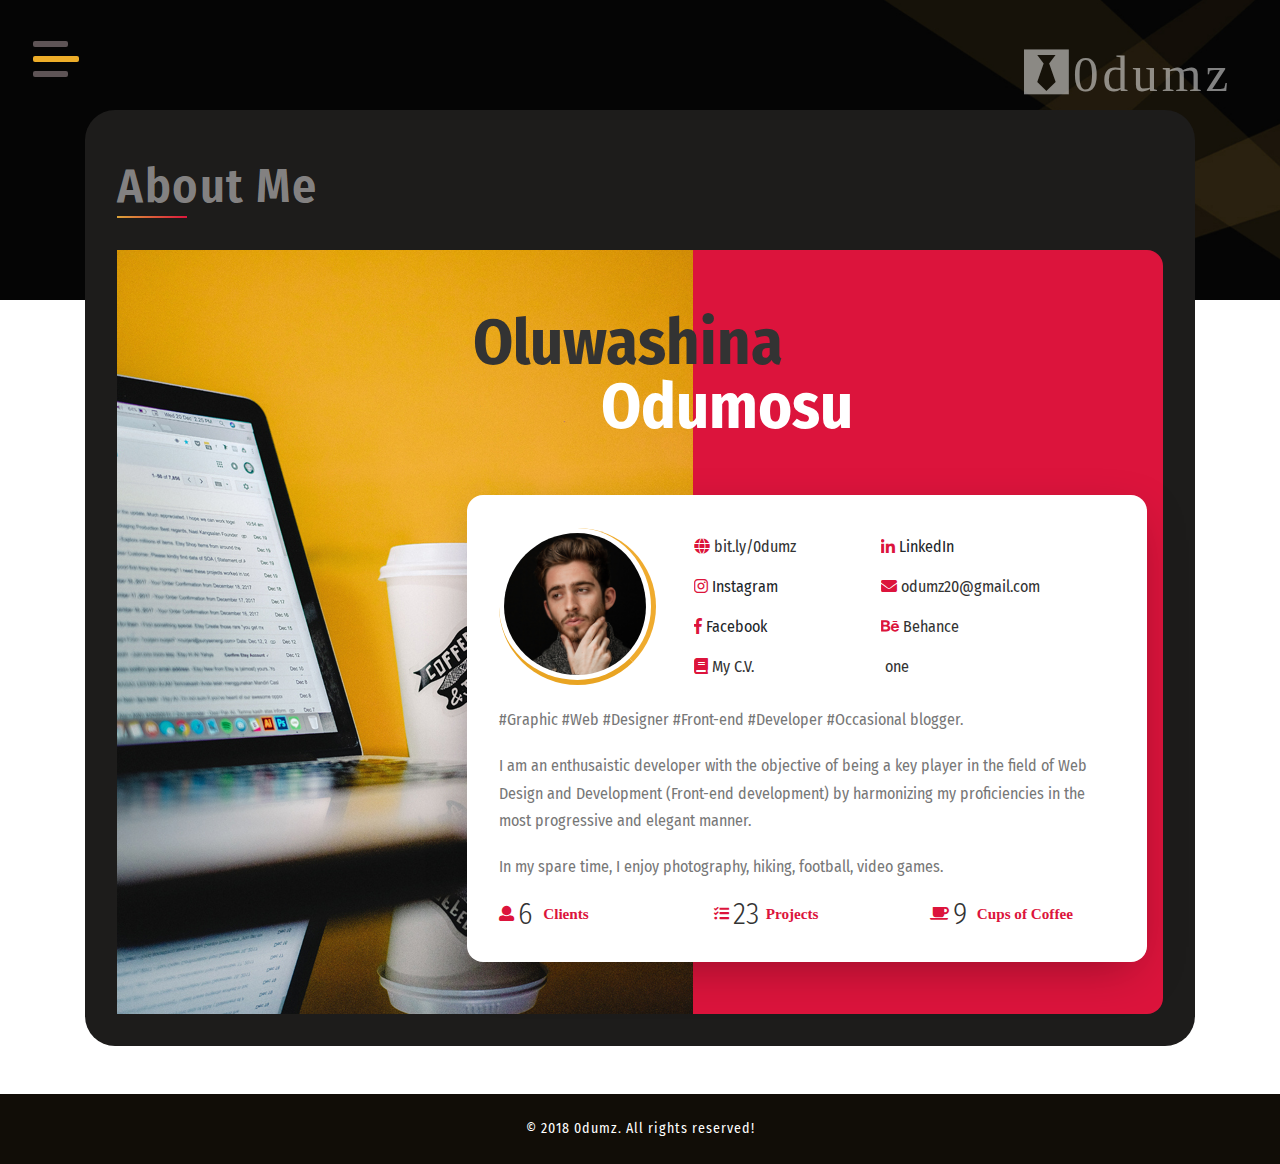
==== commit b1dbe24f: "Update about.html" ====
--- a/about.html
+++ b/about.html
@@ -101,7 +101,7 @@
                                     </div>
                                     <div class="col-sm-8-5 my-auto">
                                         <div class="link_about m-2 la-1">
-                                            <a href="index.html"><i class="fas fa-globe" aria-hidden="true"></i>www.0dumz.com</a>
+                                            <a href="index.html"><i class="fas fa-globe" aria-hidden="true"></i>bit.ly/0dumz</a>
                                         </div>
                                         <div class="link_about m-2 la-1">
                                             <a href=""><i class="fab fa-linkedin-in" aria-hidden="true"></i>LinkedIn</a>
@@ -113,7 +113,7 @@
                                             <a href="mailto:odumz20@gmail.com"><i class="fa fa-envelope" aria-hidden="true"></i>odumz20@gmail.com</a>
                                         </div>
                                         <div class="link_about m-2 la-1">
-                                            <a href=""><i class="fab fa-facebook-f" aria-hidden="true"></i>Github</a>
+                                            <a href=""><i class="fab fa-facebook-f" aria-hidden="true"></i>Facebook</a>
                                         </div>
                                         <div class="link_about m-2 la-1">
                                             <a href="index.html"><i class="fab fa-behance" aria-hidden="true"></i>Behance</a>
@@ -174,4 +174,4 @@
     <script src="js/bootstrap.js"></script>
 </body>
 
-</html>+</html>
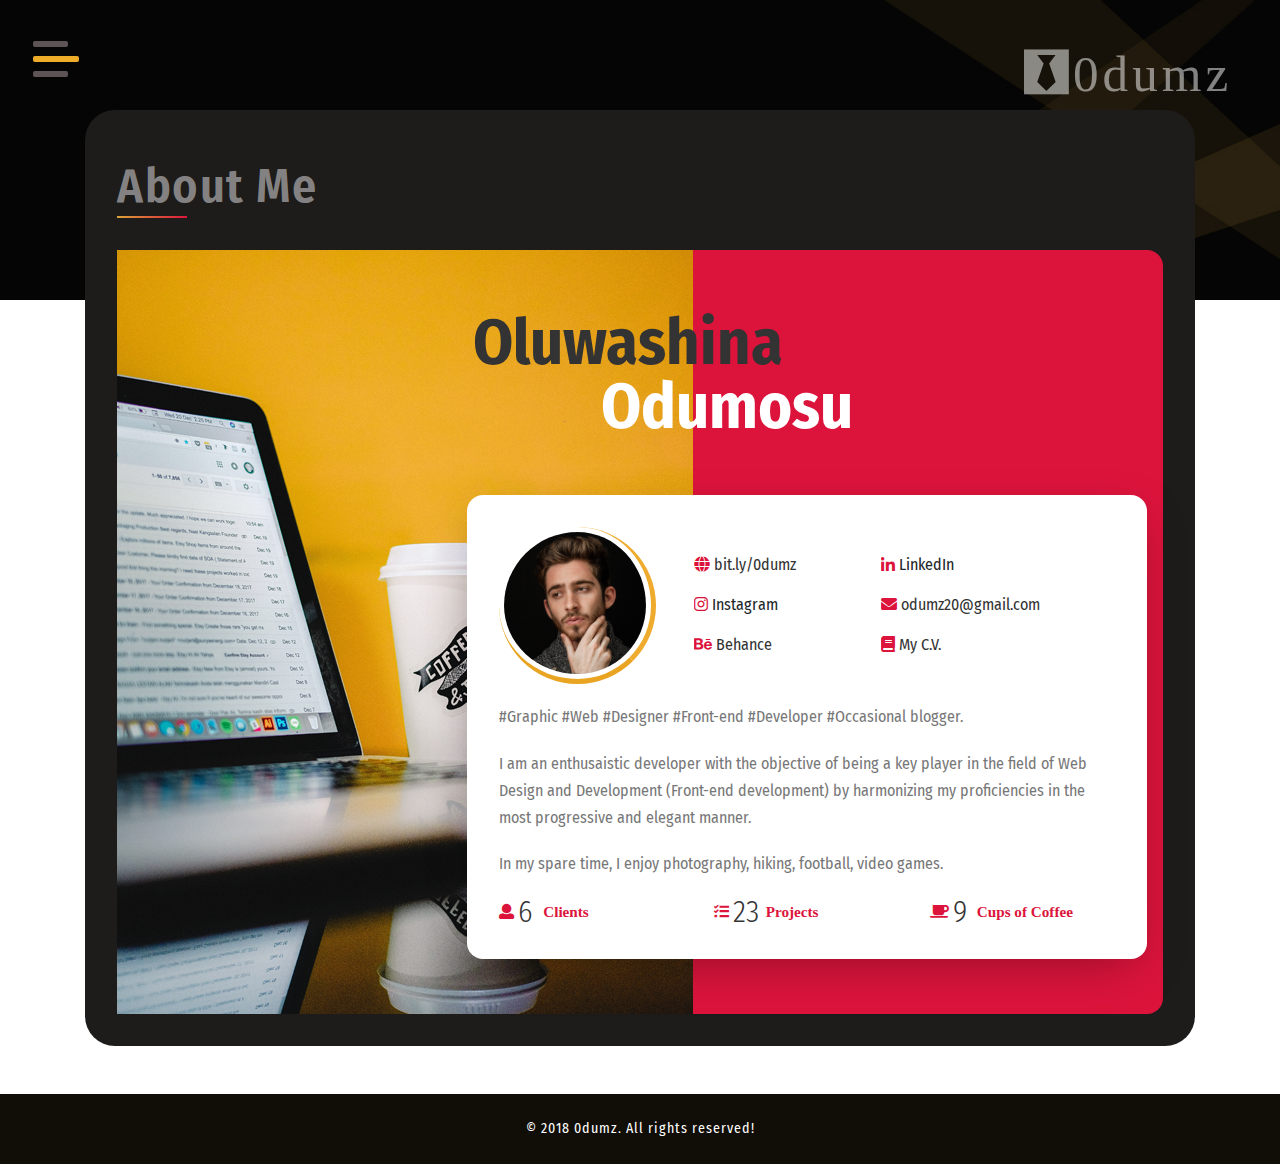
==== commit 1a4b3208: "Update about.html" ====
--- a/about.html
+++ b/about.html
@@ -113,16 +113,10 @@
                                             <a href="mailto:odumz20@gmail.com"><i class="fa fa-envelope" aria-hidden="true"></i>odumz20@gmail.com</a>
                                         </div>
                                         <div class="link_about m-2 la-1">
-                                            <a href=""><i class="fab fa-facebook-f" aria-hidden="true"></i>Facebook</a>
-                                        </div>
-                                        <div class="link_about m-2 la-1">
                                             <a href="index.html"><i class="fab fa-behance" aria-hidden="true"></i>Behance</a>
                                         </div>
                                         <div class="link_about m-2 la-1">
-                                            <a href="index.html"><i class="fa fa-book" aria-hidden="true"></i>My C.V.</a>
-                                        </div>
-                                        <div class="link_about m-2 la-1">
-                                            <a href="index.html"><i class="fa fa-instagram" aria-hidden="true"></i>one</a>
+                                            <a href="/assets/OluwashinaCV.pdf" download><i class="fa fa-book" aria-hidden="true"></i>My C.V.</a>
                                         </div>
                                     </div>
                                 </div>
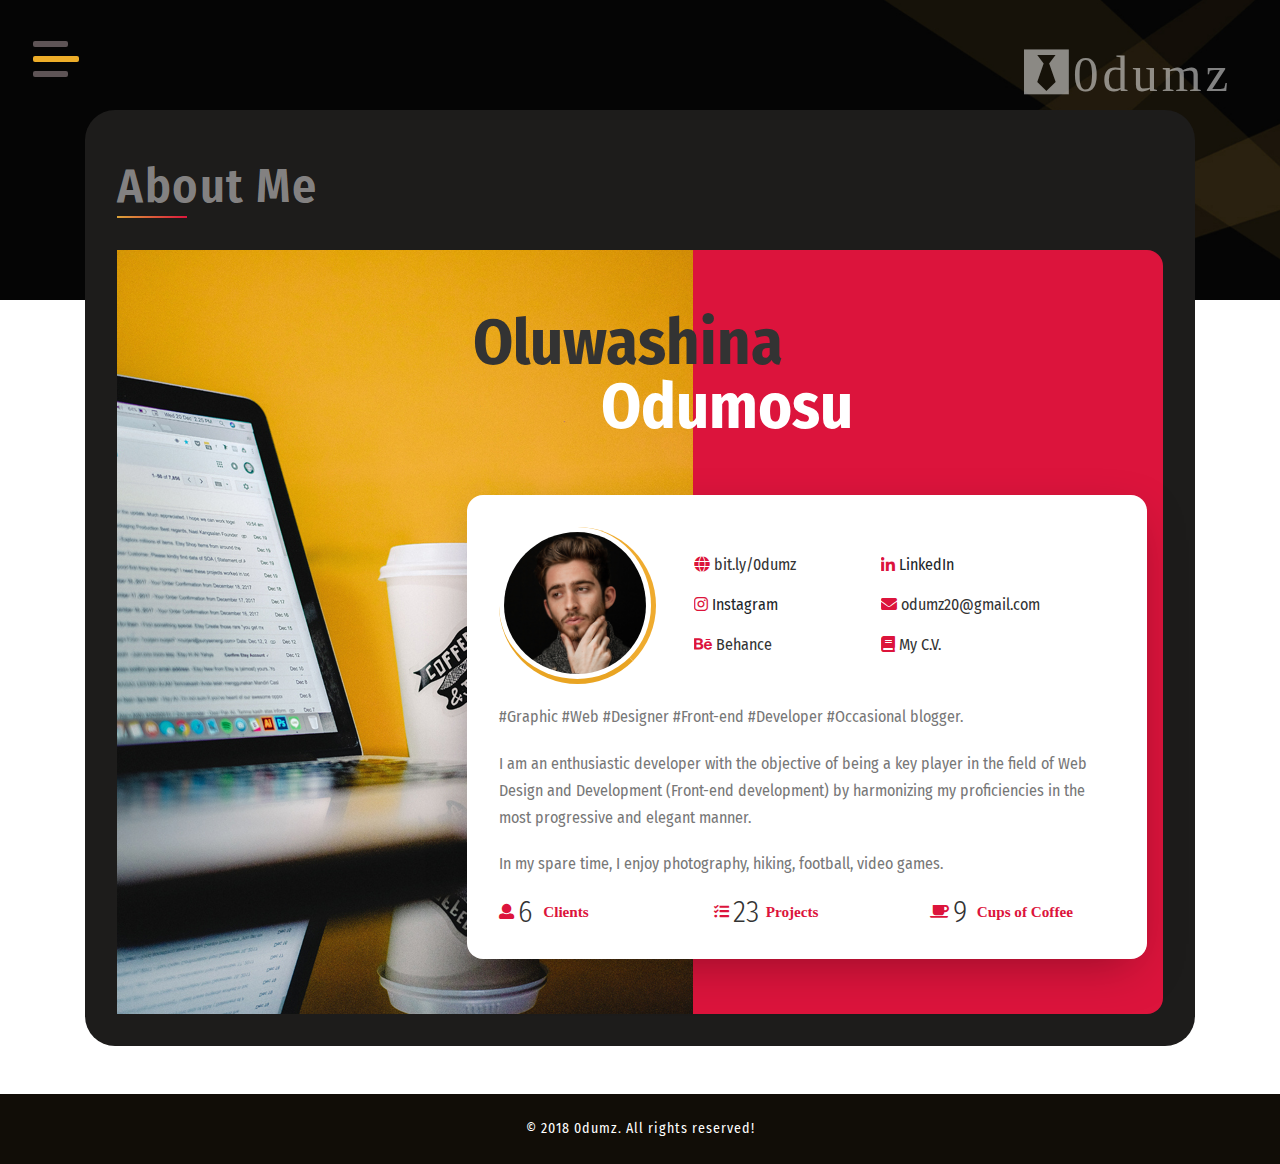
==== commit ac0780fe: "Update about.html" ====
--- a/about.html
+++ b/about.html
@@ -121,7 +121,7 @@
                                     </div>
                                 </div>
                                 <p>#Graphic #Web #Designer #Front-end #Developer #Occasional blogger.</p>
-                                <p>I am an enthusaistic developer with the objective of being a key player in the field of Web Design and Development (Front-end development) by harmonizing my proficiencies in the most progressive and elegant manner.</p>
+                                <p>I am an enthusiastic developer with the objective of being a key player in the field of Web Design and Development (Front-end development) by harmonizing my proficiencies in the most progressive and elegant manner.</p>
                                 <p>In my spare time, I enjoy photography, hiking, football, video games.</p>
 
                                 <div class="stats">
